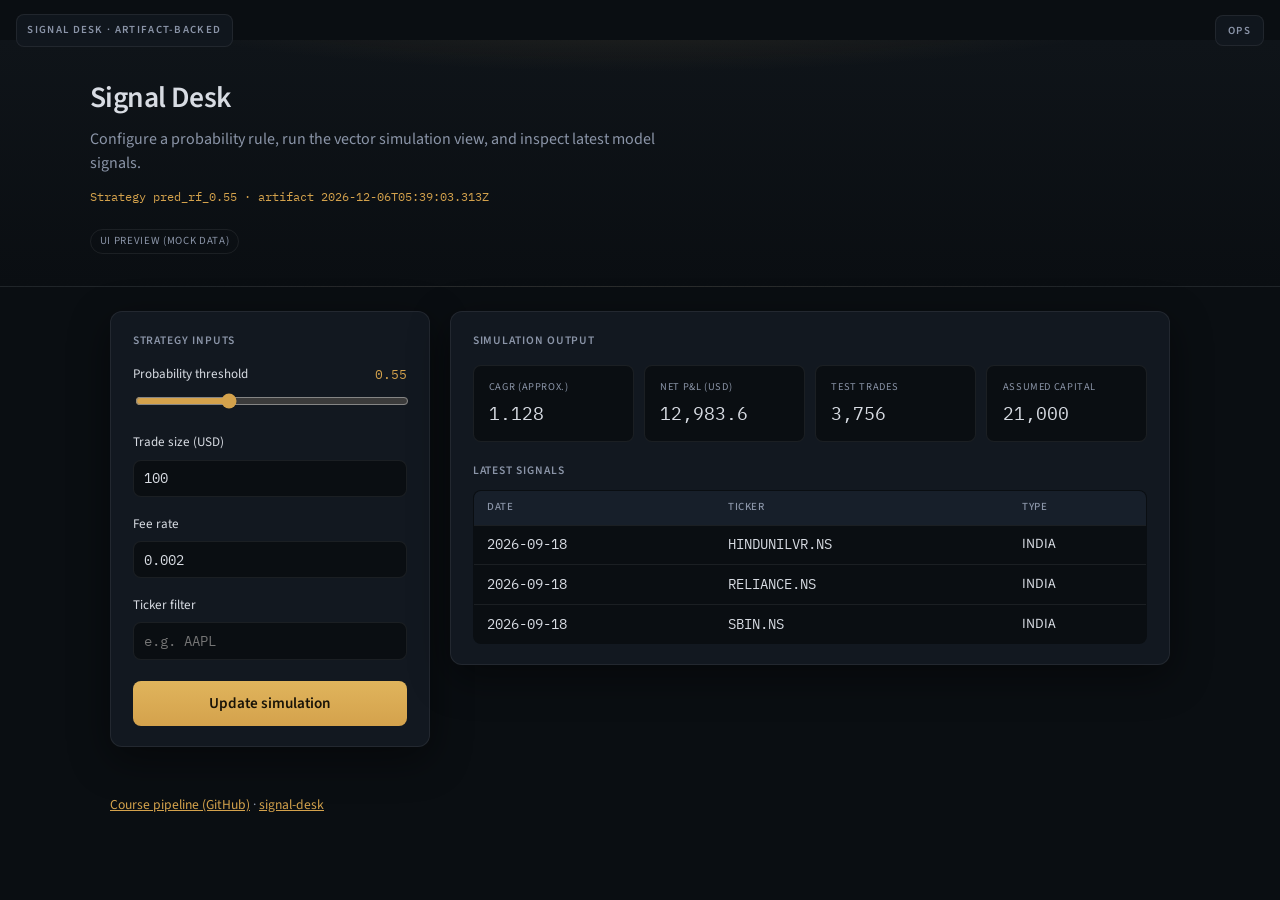
==== static/index.html @ 53895043 "feat: Ops Grafana board, audit middleware, and semantic colors Add GET /ops/board and HoldRisk-style" ====
<!DOCTYPE html>
<html lang="en">
  <head>
    <meta charset="utf-8" />
    <meta name="viewport" content="width=device-width, initial-scale=1" />
    <title>Signal Desk</title>
    <link rel="preconnect" href="https://fonts.googleapis.com" />
    <link rel="preconnect" href="https://fonts.gstatic.com" crossorigin />
    <link
      href="https://fonts.googleapis.com/css2?family=IBM+Plex+Mono:wght@400;500&family=Source+Sans+3:wght@400;600&display=swap"
      rel="stylesheet"
    />
    <link rel="stylesheet" href="/static/app.css" />
  </head>
  <body class="mode-desk">
    <div class="chrome">
      <div class="draft">Signal Desk · artifact-backed</div>
      <button class="ops-corner" id="open-ops" type="button">Ops</button>
    </div>

    <div id="desk-shell">
      <header class="hero">
        <div class="hero-inner">
          <div class="hero-copy">
            <h1>Signal Desk</h1>
            <p class="tagline">
              Configure a probability rule, run the vector simulation view, and inspect latest model signals.
            </p>
            <p class="run-meta" id="run-meta">Loading…</p>
            <span class="badge-preview" id="preview-badge">UI preview</span>
          </div>
        </div>
      </header>

      <div class="layout">
        <aside class="panel controls">
          <h2>Strategy inputs</h2>
          <div class="field">
            <label>
              Probability threshold
              <span class="val" id="threshold-val">0.55</span>
            </label>
            <input id="threshold" type="range" min="0.5" max="0.65" step="0.01" value="0.55" />
          </div>
          <div class="field">
            <label for="notional">Trade size (USD)</label>
            <input id="notional" type="number" min="1" step="1" value="100" />
          </div>
          <div class="field">
            <label for="fee">Fee rate</label>
            <input id="fee" type="number" min="0" step="0.0001" value="0.002" />
          </div>
          <div class="field">
            <label for="ticker-filter">Ticker filter</label>
            <input id="ticker-filter" type="text" placeholder="e.g. AAPL" autocomplete="off" />
          </div>
          <button type="button" class="btn-primary" id="btn-run">Update simulation</button>
        </aside>

        <main class="panel results" id="results">
          <h2>Simulation output</h2>
          <div class="kpis" id="kpis"></div>
          <div class="table-wrap">
            <h2>Latest signals</h2>
            <table>
              <thead>
                <tr>
                  <th>Date</th>
                  <th>Ticker</th>
                  <th>Type</th>
                </tr>
              </thead>
              <tbody id="signals-body"></tbody>
            </table>
          </div>
        </main>
      </div>

      <footer>
        <a href="https://github.com/zakard114/ZoomCamp/tree/main/SMA/Project" target="_blank" rel="noopener"
          >Course pipeline (GitHub)</a
        >
        ·
        <a href="https://github.com/zakard114/signal-desk" target="_blank" rel="noopener">signal-desk</a>
      </footer>
    </div>

    <div class="ops-stage" id="ops-stage" hidden>
      <section class="ops-desk" aria-label="Operations console">
        <div class="ops-head">
          <div class="ops-mark">Signal Desk · Ops</div>
          <div class="tabs" role="tablist">
            <button class="tab on" type="button" data-tab="inspector" role="tab" aria-selected="true">
              Inspector
            </button>
            <button class="tab" type="button" data-tab="log" role="tab" aria-selected="false">Log</button>
            <button class="tab" type="button" data-tab="api" role="tab" aria-selected="false">API</button>
            <button class="tab" type="button" data-tab="grafana" role="tab" aria-selected="false">Grafana</button>
          </div>
          <button class="ghost" id="close-ops" type="button">Desk</button>
        </div>

        <div class="ops-body">
          <div data-panel="inspector">
            <div class="eyebrow">Inspector</div>
            <h2 class="entry-title" id="insp-title">No simulation yet</h2>
            <p class="note">
              Latest artifact-backed simulation for quant ops. Threshold selects the <code>pred_rf_*</code> column;
              KPIs come from frozen vector simulation JSON on this host.
            </p>
            <dl class="kv" id="insp-kv">
              <div><dt>Mode</dt><dd id="insp-mode">—</dd></div>
              <div><dt>Health</dt><dd id="insp-health">—</dd></div>
              <div><dt>Threshold</dt><dd id="insp-threshold">—</dd></div>
              <div><dt>Pred column</dt><dd id="insp-pred">—</dd></div>
              <div><dt>CAGR</dt><dd id="insp-cagr">—</dd></div>
              <div><dt>Test trades</dt><dd id="insp-trades">—</dd></div>
              <div><dt>Net P&amp;L</dt><dd id="insp-pnl">—</dd></div>
              <div><dt>Signals</dt><dd id="insp-signals">—</dd></div>
              <div><dt>Artifact</dt><dd id="insp-artifact">—</dd></div>
              <div><dt>Generated</dt><dd id="insp-generated">—</dd></div>
              <div><dt>Source</dt><dd id="insp-source">—</dd></div>
            </dl>
            <p class="note ops-local">
              Refresh artifact (local E: only, not on Render):
              <code>python ops/export_artifacts.py</code>
            </p>
          </div>

          <div data-panel="log" hidden>
            <div class="eyebrow">Log</div>
            <p class="note">Session log of API calls from this browser (desk + Ops).</p>
            <ul class="log-list" id="log-list"></ul>
          </div>

          <div data-panel="api" hidden>
            <div class="eyebrow">API</div>
            <p class="note">Same-origin FastAPI on this host. <strong>Try</strong> uses the desk threshold. Advanced: <a href="/docs" target="_blank" rel="noopener">OpenAPI /docs</a>.</p>
            <table class="api-table api-try">
              <thead>
                <tr><th>Method</th><th>Path</th><th>Role</th><th></th></tr>
              </thead>
              <tbody>
                <tr>
                  <td class="meth">GET</td><td><code>/health</code></td><td>Liveness</td>
                  <td><button type="button" class="try-api" data-path="/health">Try</button></td>
                </tr>
                <tr>
                  <td class="meth">GET</td><td><code>/v1/meta</code></td><td>Artifact metadata</td>
                  <td><button type="button" class="try-api" data-path="/v1/meta">Try</button></td>
                </tr>
                <tr>
                  <td class="meth">GET</td><td><code>/v1/threshold-grid</code></td><td>Cutoff grid</td>
                  <td><button type="button" class="try-api" data-path="/v1/threshold-grid">Try</button></td>
                </tr>
                <tr>
                  <td class="meth">GET</td><td><code>/v1/simulation?threshold=</code></td><td>Simulation KPIs</td>
                  <td><button type="button" class="try-api" data-path="/v1/simulation" data-threshold="1">Try</button></td>
                </tr>
                <tr>
                  <td class="meth">GET</td><td><code>/v1/signals/latest?threshold=</code></td><td>Latest signals</td>
                  <td><button type="button" class="try-api" data-path="/v1/signals/latest" data-threshold="1">Try</button></td>
                </tr>
                <tr>
                  <td class="meth">GET</td><td><code>/ops/board</code></td><td>Ops Grafana board</td>
                  <td><button type="button" class="try-api" data-path="/ops/board">Try</button></td>
                </tr>
              </tbody>
            </table>
            <pre class="sample" id="api-sample">—</pre>
            <pre class="sample sample-response" id="api-response">Last response appears here.</pre>
          </div>

          <div data-panel="grafana" hidden>
            <div class="eyebrow">Grafana</div>
            <h2 class="entry-title">Request board</h2>
            <p class="note" id="grafana-status">
              Request rate by HTTP status, P95/P99 latency, simulation CAGR trail, and server audit. Green = 2xx. Amber = other. Red = errors. No external Grafana server.
            </p>
            <div class="metrics" id="board-metrics">
              <div class="metric"><span class="m-label">Requests</span><strong id="m-requests">0</strong></div>
              <div class="metric"><span class="m-label">HTTP error rate</span><strong id="m-errors" class="ok">0%</strong></div>
              <div class="metric"><span class="m-label">Average latency</span><strong id="m-latency" class="ok">0 ms</strong></div>
              <div class="metric"><span class="m-label">Simulations</span><strong id="m-count">0</strong></div>
              <div class="metric"><span class="m-label">Errors</span><strong id="m-high" class="ok">0</strong></div>
              <div class="metric"><span class="m-label">Threshold</span><strong id="m-thr">0.55</strong></div>
            </div>
            <div class="chart-card">
              <h3>Request rate by status</h3>
              <svg id="chart-rate" viewBox="0 0 640 180" role="img" aria-label="Requests per second by HTTP status"></svg>
              <div class="legend" id="rate-legend"></div>
            </div>
            <div class="chart-card">
              <h3>Latency P95 and P99</h3>
              <svg id="chart-latency" viewBox="0 0 640 180" role="img" aria-label="P95 and P99 latency"></svg>
              <div class="legend" id="latency-legend"></div>
            </div>
            <div class="chart-card">
              <h3>Simulation CAGR (recent)</h3>
              <svg id="chart-cagr" viewBox="0 0 640 180" role="img" aria-label="CAGR over recent simulations"></svg>
              <div class="legend" id="cagr-legend"></div>
            </div>
            <div class="chart-card">
              <h3>Status mix</h3>
              <svg id="chart-status" viewBox="0 0 640 180" role="img" aria-label="HTTP status counts"></svg>
              <div class="legend" id="status-legend"></div>
            </div>
            <div class="chart-card">
              <h3>Audit log</h3>
              <p class="note" id="audit-filter">Recent requests on this process.</p>
              <div class="audit">
                <table class="api-table board-table audit-table">
                  <thead>
                    <tr>
                      <th>Time</th>
                      <th>Status</th>
                      <th>Method</th>
                      <th>Path</th>
                      <th class="num">ms</th>
                      <th>CAGR</th>
                      <th>Thr</th>
                      <th>#sig</th>
                    </tr>
                  </thead>
                  <tbody id="board-body"></tbody>
                </table>
              </div>
            </div>
          </div>
        </div>
      </section>
    </div>

    <script src="/static/app.js"></script>
  </body>
</html>
---- static/app.css ----
:root {
  --bg: #0a0e12;
  --bg-elevated: #0f1419;
  --surface: #121820;
  --surface-hover: #171f2a;
  --border: rgba(255, 255, 255, 0.07);
  --text: #d8dce3;
  --muted: #8b95a8;
  --accent: #d4a24c;
  --accent-dim: rgba(212, 162, 76, 0.15);
  --loss: #c47a7a;
  --radius: 12px;
  --radius-sm: 8px;
  --font-ui: "Source Sans 3", "Segoe UI", sans-serif;
  --font-mono: "IBM Plex Mono", Consolas, monospace;
  --shadow: 0 12px 40px rgba(0, 0, 0, 0.45);
}

* {
  box-sizing: border-box;
}

body {
  margin: 0;
  min-height: 100vh;
  background: var(--bg);
  color: var(--text);
  font-family: var(--font-ui);
  line-height: 1.5;
}

.hero {
  padding: 2.25rem 1.5rem 2rem;
  background: radial-gradient(ellipse 80% 60% at 50% -20%, var(--accent-dim), transparent 55%),
    linear-gradient(180deg, var(--bg-elevated) 0%, var(--bg) 100%);
  border-bottom: 1px solid var(--border);
}

.hero-inner {
  max-width: 1100px;
  margin: 0 auto;
  display: flex;
  flex-wrap: wrap;
  align-items: flex-start;
  justify-content: space-between;
  gap: 1rem;
}

.hero-copy {
  flex: 1 1 280px;
}

.hero-actions {
  flex: 0 0 auto;
  display: flex;
  gap: 0.5rem;
  align-items: center;
  padding-top: 0.25rem;
}

.btn-ops {
  display: inline-block;
  padding: 0.45rem 0.9rem;
  border-radius: var(--radius-sm);
  border: 1px solid var(--border);
  background: var(--surface);
  color: var(--text);
  font-size: 0.82rem;
  font-weight: 600;
  text-decoration: none;
  transition: border-color 0.15s ease, background 0.15s ease;
}

.btn-ops:hover {
  border-color: rgba(212, 162, 76, 0.45);
  background: var(--surface-hover);
}

.hero h1 {
  font-size: 1.85rem;
  font-weight: 600;
  margin: 0 0 0.4rem;
  letter-spacing: -0.02em;
}

.hero .tagline {
  color: var(--muted);
  font-size: 1rem;
  margin: 0 0 0.75rem;
  max-width: 36rem;
}

.hero .run-meta {
  font-family: var(--font-mono);
  font-size: 0.78rem;
  color: var(--accent);
}

.badge-preview {
  display: inline-block;
  margin-top: 0.65rem;
  padding: 0.2rem 0.55rem;
  font-size: 0.68rem;
  text-transform: uppercase;
  letter-spacing: 0.06em;
  color: var(--muted);
  border: 1px solid var(--border);
  border-radius: 999px;
}

.layout {
  max-width: 1100px;
  margin: 0 auto;
  padding: 1.5rem 1.25rem 3rem;
  display: grid;
  grid-template-columns: minmax(260px, 320px) 1fr;
  gap: 1.25rem;
  align-items: start;
}

@media (max-width: 820px) {
  .layout {
    grid-template-columns: 1fr;
  }
}

.panel {
  background: var(--surface);
  border: 1px solid var(--border);
  border-radius: var(--radius);
  padding: 1.25rem 1.35rem;
  box-shadow: var(--shadow);
}

.panel h2 {
  font-size: 0.72rem;
  font-weight: 600;
  text-transform: uppercase;
  letter-spacing: 0.08em;
  color: var(--muted);
  margin: 0 0 1rem;
}

.field {
  margin-bottom: 1.1rem;
}

.field label {
  display: flex;
  justify-content: space-between;
  font-size: 0.82rem;
  color: var(--text);
  margin-bottom: 0.4rem;
}

.field label span.val {
  font-family: var(--font-mono);
  color: var(--accent);
  font-size: 0.8rem;
}

input[type="range"] {
  width: 100%;
  accent-color: var(--accent);
}

input[type="number"],
input[type="text"] {
  width: 100%;
  padding: 0.55rem 0.65rem;
  border-radius: var(--radius-sm);
  border: 1px solid var(--border);
  background: var(--bg);
  color: var(--text);
  font-family: var(--font-mono);
  font-size: 0.85rem;
}

input[type="number"]:focus,
input[type="text"]:focus {
  outline: 1px solid var(--accent);
  outline-offset: 1px;
}

.btn-primary {
  width: 100%;
  margin-top: 0.25rem;
  padding: 0.7rem 1rem;
  border: none;
  border-radius: var(--radius-sm);
  background: linear-gradient(180deg, #e0b45c 0%, var(--accent) 100%);
  color: #1a1408;
  font-family: var(--font-ui);
  font-size: 0.95rem;
  font-weight: 600;
  cursor: pointer;
  transition: transform 0.12s ease, filter 0.12s ease;
}

.btn-primary:hover:not(:disabled) {
  filter: brightness(1.06);
}

.btn-primary:active:not(:disabled) {
  transform: scale(0.98);
}

.btn-primary:disabled {
  opacity: 0.55;
  cursor: wait;
}

.results.loading {
  opacity: 0.55;
  pointer-events: none;
  transition: opacity 0.2s ease;
}

.kpis {
  display: grid;
  grid-template-columns: repeat(2, 1fr);
  gap: 0.65rem;
  margin-bottom: 1.25rem;
}

@media (min-width: 700px) {
  .kpis {
    grid-template-columns: repeat(4, 1fr);
  }
}

.kpi {
  background: var(--bg);
  border: 1px solid var(--border);
  border-radius: var(--radius-sm);
  padding: 0.85rem 0.95rem;
  transition: border-color 0.2s ease;
}

.kpi.flash {
  border-color: rgba(212, 162, 76, 0.45);
}

.kpi label {
  display: block;
  font-size: 0.65rem;
  text-transform: uppercase;
  letter-spacing: 0.06em;
  color: var(--muted);
  margin-bottom: 0.3rem;
}

.kpi .value {
  font-family: var(--font-mono);
  font-size: 1.15rem;
  font-variant-numeric: tabular-nums;
}

.table-wrap h2 {
  font-size: 0.72rem;
  font-weight: 600;
  text-transform: uppercase;
  letter-spacing: 0.08em;
  color: var(--muted);
  margin: 0 0 0.65rem;
}

table {
  width: 100%;
  border-collapse: collapse;
  font-size: 0.875rem;
  background: var(--bg);
  border: 1px solid var(--border);
  border-radius: var(--radius-sm);
  overflow: hidden;
}

th,
td {
  padding: 0.55rem 0.85rem;
  text-align: left;
  border-bottom: 1px solid var(--border);
}

th {
  color: var(--muted);
  font-weight: 500;
  font-size: 0.68rem;
  text-transform: uppercase;
  letter-spacing: 0.05em;
  background: var(--surface-hover);
}

tbody tr:hover {
  background: var(--surface-hover);
}

td.ticker,
td.num {
  font-family: var(--font-mono);
  font-variant-numeric: tabular-nums;
}

.empty-row td {
  color: var(--muted);
  text-align: center;
  padding: 1.25rem;
}

footer {
  max-width: 1100px;
  margin: 0 auto;
  padding: 0 1.25rem 2rem;
  font-size: 0.85rem;
  color: var(--muted);
}

footer a {
  color: var(--accent);
}

.chrome {
  position: fixed;
  top: 14px;
  left: 16px;
  right: 16px;
  z-index: 20;
  display: flex;
  align-items: center;
  justify-content: space-between;
  pointer-events: none;
}

.draft {
  pointer-events: none;
  font-size: 0.68rem;
  font-weight: 600;
  letter-spacing: 0.12em;
  text-transform: uppercase;
  color: var(--muted);
  background: rgba(18, 24, 32, 0.85);
  border: 1px solid var(--border);
  padding: 0.45rem 0.65rem;
  border-radius: var(--radius-sm);
}

.ops-corner {
  pointer-events: auto;
  font-family: var(--font-ui);
  font-size: 0.68rem;
  font-weight: 600;
  letter-spacing: 0.12em;
  text-transform: uppercase;
  color: var(--muted);
  background: rgba(18, 24, 32, 0.85);
  border: 1px solid var(--border);
  padding: 0.45rem 0.75rem;
  border-radius: var(--radius-sm);
  cursor: pointer;
}

.ops-corner:hover {
  color: var(--accent);
  border-color: rgba(212, 162, 76, 0.35);
}

body.mode-ops .chrome .draft {
  opacity: 0.85;
}

body.mode-ops .ops-corner {
  display: none;
}

#desk-shell {
  padding-top: 2.5rem;
}

#desk-shell[hidden],
.ops-stage[hidden],
[data-panel][hidden] {
  display: none !important;
}

.ops-stage {
  position: fixed;
  inset: 0;
  z-index: 15;
  padding: 3.5rem 1.25rem 1.5rem;
  display: flex;
  justify-content: center;
  align-items: stretch;
  background: rgba(10, 14, 18, 0.92);
  backdrop-filter: blur(6px);
  overflow: auto;
}

.ops-desk {
  --hold: #6dcca4;
  --risk: #e39a94;
  --sea: #7eb8d8;
  --saffron: #e0b45c;
  --warn: #d4a24c;
  width: min(1080px, 100%);
  color: var(--text);
  background: radial-gradient(ellipse 70% 50% at 0% 0%, rgba(126, 184, 216, 0.12), transparent 55%),
    radial-gradient(ellipse 50% 40% at 100% 0%, var(--accent-dim), transparent 52%),
    linear-gradient(168deg, #141c26 0%, var(--surface) 55%, var(--bg) 100%);
  border: 1px solid var(--border);
  box-shadow: var(--shadow);
  border-radius: var(--radius);
  padding: 1.35rem 1.5rem 1.75rem;
  display: flex;
  flex-direction: column;
  min-height: min(720px, calc(100vh - 5rem));
}

.ops-head {
  display: flex;
  flex-wrap: wrap;
  align-items: center;
  gap: 0.65rem 1rem;
  margin-bottom: 1.1rem;
  padding-bottom: 0.85rem;
  border-bottom: 1px solid var(--border);
}

.ops-mark {
  font-weight: 600;
  font-size: 1.05rem;
  margin-right: auto;
  letter-spacing: -0.02em;
}

.tabs {
  display: flex;
  flex-wrap: wrap;
  gap: 0.25rem;
}

.tab {
  font-family: var(--font-ui);
  font-size: 0.72rem;
  font-weight: 600;
  letter-spacing: 0.06em;
  text-transform: uppercase;
  border: 0;
  background: transparent;
  color: var(--muted);
  padding: 0.45rem 0.55rem;
  cursor: pointer;
}

.tab.on {
  color: var(--text);
  box-shadow: inset 0 -2px 0 var(--accent);
}

.ghost {
  font-family: var(--font-ui);
  font-size: 0.72rem;
  font-weight: 600;
  letter-spacing: 0.06em;
  text-transform: uppercase;
  border: 1px solid var(--border);
  background: var(--bg);
  color: var(--text);
  padding: 0.45rem 0.75rem;
  border-radius: var(--radius-sm);
  cursor: pointer;
}

.ghost:hover {
  border-color: rgba(212, 162, 76, 0.4);
}

.ops-body {
  overflow: auto;
  min-height: 0;
  flex: 1;
}

.eyebrow {
  font-size: 0.68rem;
  font-weight: 700;
  letter-spacing: 0.12em;
  text-transform: uppercase;
  color: var(--accent);
  margin-bottom: 0.5rem;
}

.ops-body .entry-title {
  font-size: 1.35rem;
  font-weight: 600;
  margin: 0 0 0.5rem;
}

.ops-body .entry-title.ok {
  color: var(--hold);
}

.ops-body .entry-title.warn {
  color: var(--warn);
}

.ops-body .entry-title.stop {
  color: var(--risk);
}

#insp-mode.live {
  color: var(--hold);
}

#insp-mode.mock {
  color: var(--warn);
}

#insp-health.ok {
  color: var(--hold);
}

#insp-health.bad {
  color: var(--risk);
}

#insp-cagr {
  color: var(--saffron);
}

.ops-body .note {
  color: var(--muted);
  line-height: 1.5;
  margin: 0 0 1rem;
  max-width: 44rem;
  font-size: 0.9rem;
}

.ops-body .note.ops-local code {
  font-family: var(--font-mono);
  font-size: 0.78rem;
}

.kv {
  display: grid;
  grid-template-columns: repeat(2, minmax(0, 1fr));
  gap: 0.35rem 1.25rem;
  margin: 0 0 1.25rem;
}

@media (max-width: 640px) {
  .kv {
    grid-template-columns: 1fr;
  }
}

.kv div {
  display: grid;
  grid-template-columns: 7.5rem 1fr;
  gap: 0.5rem;
  padding: 0.45rem 0;
  border-bottom: 1px solid var(--border);
}

.kv dt {
  margin: 0;
  font-size: 0.65rem;
  font-weight: 600;
  letter-spacing: 0.06em;
  text-transform: uppercase;
  color: var(--muted);
}

.kv dd {
  margin: 0;
  font-size: 0.88rem;
  font-family: var(--font-mono);
  font-variant-numeric: tabular-nums;
  word-break: break-word;
}

.log-list {
  list-style: none;
  margin: 0;
  padding: 0;
}

.log-list li {
  display: grid;
  grid-template-columns: 5rem 2.5rem 1fr 3.5rem;
  gap: 0.5rem;
  padding: 0.55rem 0;
  border-bottom: 1px solid var(--border);
  font-size: 0.82rem;
  font-family: var(--font-mono);
}

.log-list li.err,
.log-list li.status-5xx,
.log-list li.status-4xx {
  color: var(--risk);
}

.log-list li.ok,
.log-list li.status-2xx {
  color: var(--hold);
}

.log-list li.status-3xx {
  color: var(--sea);
}

.log-list li.mock {
  color: var(--warn);
}

.api-table .meth {
  color: var(--sea);
  font-weight: 600;
}

.try-api {
  font-family: var(--font-ui);
  font-size: 0.68rem;
  font-weight: 700;
  letter-spacing: 0.06em;
  text-transform: uppercase;
  border: 1px solid var(--border);
  background: var(--bg);
  color: var(--accent);
  padding: 0.3rem 0.55rem;
  border-radius: 4px;
  cursor: pointer;
}

.try-api:hover {
  border-color: rgba(212, 162, 76, 0.5);
  background: var(--accent-dim);
}

.sample-response {
  margin-top: 0.65rem;
  max-height: 220px;
  overflow: auto;
  color: var(--sea);
}

.log-empty {
  color: var(--muted);
  padding: 0.75rem 0;
  font-family: var(--font-ui);
}

.api-table {
  width: 100%;
  border-collapse: collapse;
  font-size: 0.85rem;
  margin-bottom: 1rem;
}

.api-table th,
.api-table td {
  text-align: left;
  padding: 0.45rem 0.55rem;
  border-bottom: 1px solid var(--border);
  vertical-align: top;
}

.api-table th {
  font-size: 0.65rem;
  letter-spacing: 0.06em;
  text-transform: uppercase;
  color: var(--muted);
}

.api-table code {
  font-family: var(--font-mono);
  font-size: 0.8rem;
}

.sample {
  margin: 0;
  padding: 0.85rem 1rem;
  background: var(--bg);
  border: 1px solid var(--border);
  border-radius: var(--radius-sm);
  color: var(--text);
  font-family: var(--font-mono);
  font-size: 0.78rem;
  line-height: 1.55;
  overflow-x: auto;
}

.ops-body .note a {
  color: var(--accent);
}

.metrics {
  display: grid;
  grid-template-columns: repeat(3, minmax(0, 1fr));
  gap: 0.65rem;
  margin-bottom: 1.25rem;
}

@media (min-width: 720px) {
  .metrics {
    grid-template-columns: repeat(6, minmax(0, 1fr));
  }
}

.metric {
  background: var(--bg);
  border: 1px solid var(--border);
  border-radius: var(--radius-sm);
  padding: 0.55rem 0.65rem;
}

.metric .m-label {
  display: block;
  font-size: 0.62rem;
  text-transform: uppercase;
  letter-spacing: 0.08em;
  color: var(--muted);
  margin-bottom: 0.2rem;
}

.metric strong {
  font-family: var(--font-mono);
  font-size: 1rem;
  font-variant-numeric: tabular-nums;
}

.metric strong.ok {
  color: var(--hold);
}

.metric strong.stop {
  color: var(--risk);
}

.chart-card {
  margin-bottom: 1.1rem;
  padding: 0.75rem 0.85rem;
  background: var(--bg);
  border: 1px solid var(--border);
  border-radius: var(--radius-sm);
}

.chart-card h3 {
  margin: 0 0 0.5rem;
  font-size: 0.72rem;
  text-transform: uppercase;
  letter-spacing: 0.06em;
  color: var(--muted);
}

.chart-card svg {
  width: 100%;
  height: auto;
  display: block;
}

.legend {
  display: flex;
  flex-wrap: wrap;
  gap: 0.65rem 1rem;
  margin-top: 0.45rem;
  font-size: 0.72rem;
  color: var(--muted);
}

.legend .swatch {
  display: inline-block;
  width: 0.65rem;
  height: 0.65rem;
  border-radius: 2px;
  margin-right: 0.35rem;
  vertical-align: middle;
}

.audit-table .status-2xx {
  color: var(--hold);
  font-weight: 600;
}

.audit-table tr.error td {
  color: var(--risk);
}

.audit-table tr.sim td.path {
  color: var(--saffron);
}

.audit-table .num,
.audit-table .p {
  font-family: var(--font-mono);
  font-variant-numeric: tabular-nums;
}
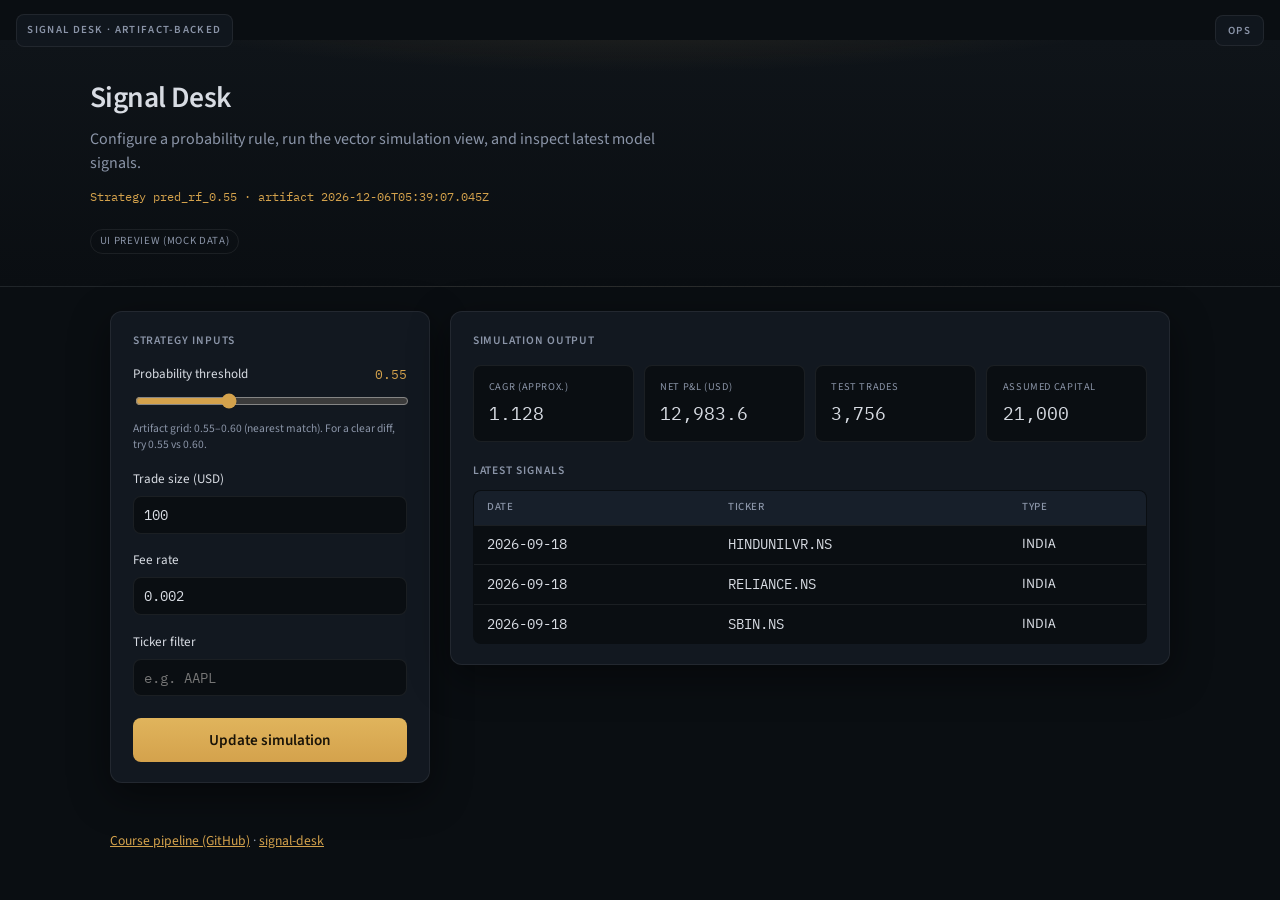
==== commit 86e6d180: "docs: finalize portfolio package (ops, demo, architecture) Add OPS, DEMO_WALKTHROUGH, ARCHITECTURE; " ====
--- a/static/index.html
+++ b/static/index.html
@@ -40,8 +40,9 @@
               Probability threshold
               <span class="val" id="threshold-val">0.55</span>
             </label>
-            <input id="threshold" type="range" min="0.5" max="0.65" step="0.01" value="0.55" />
-          </div>
+          <input id="threshold" type="range" min="0.5" max="0.65" step="0.01" value="0.55" />
+          <p class="field-hint">Artifact grid: 0.55–0.60 (nearest match). For a clear diff, try 0.55 vs 0.60.</p>
+        </div>
           <div class="field">
             <label for="notional">Trade size (USD)</label>
             <input id="notional" type="number" min="1" step="1" value="100" />
--- a/static/app.css
+++ b/static/app.css
@@ -145,6 +145,13 @@
   margin-bottom: 1.1rem;
 }
 
+.field-hint {
+  margin: 0.35rem 0 0;
+  font-size: 0.72rem;
+  color: var(--muted);
+  line-height: 1.35;
+}
+
 .field label {
   display: flex;
   justify-content: space-between;
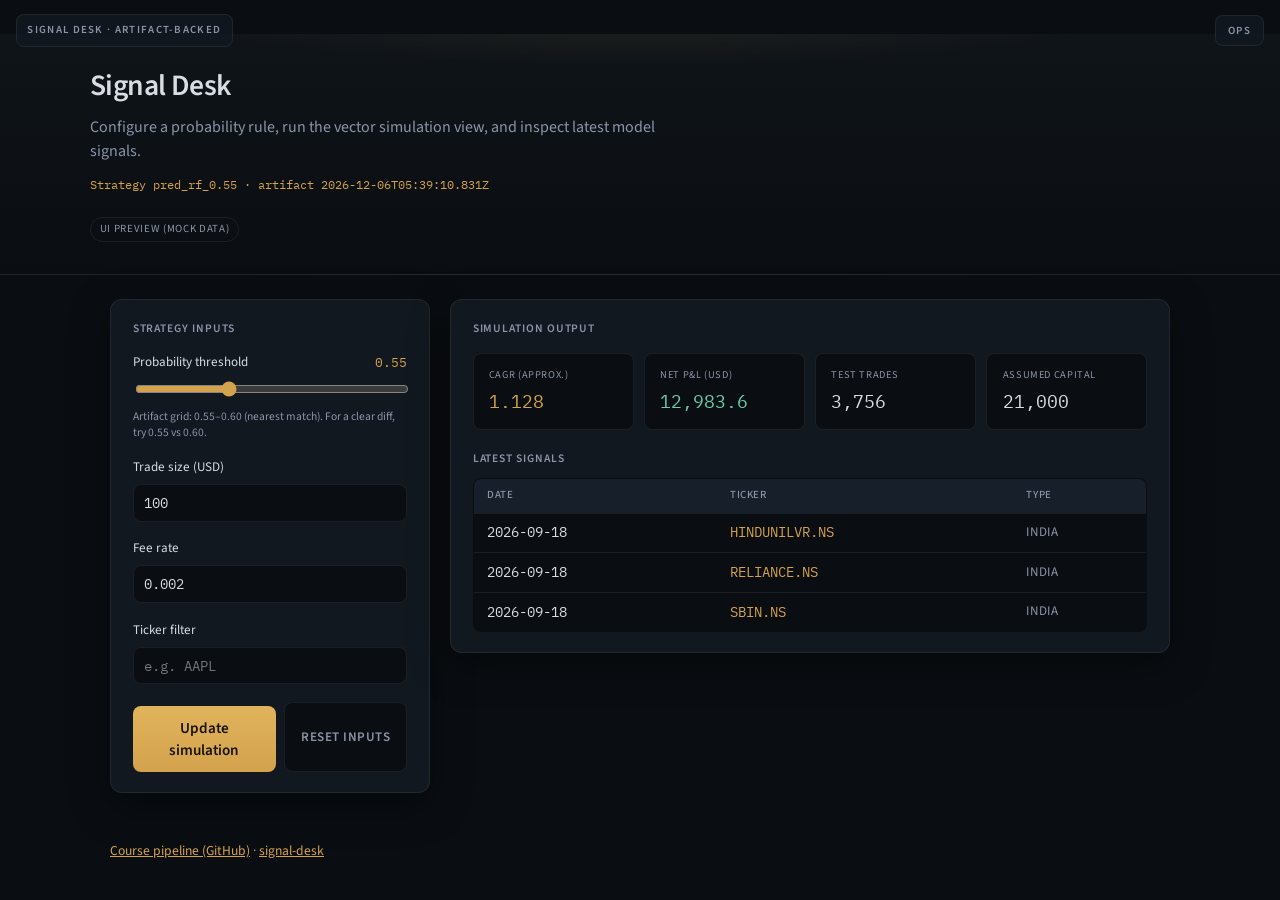
==== commit e36c460f: "feat: desk KPI colors, reset inputs, hero spacing tweak CAGR/P&L semantic colors, ticker accent; Res" ====
--- a/static/index.html
+++ b/static/index.html
@@ -55,7 +55,10 @@
             <label for="ticker-filter">Ticker filter</label>
             <input id="ticker-filter" type="text" placeholder="e.g. AAPL" autocomplete="off" />
           </div>
-          <button type="button" class="btn-primary" id="btn-run">Update simulation</button>
+          <div class="cta-row">
+            <button type="button" class="btn-primary" id="btn-run">Update simulation</button>
+            <button type="button" class="btn-reset" id="btn-reset">Reset inputs</button>
+          </div>
         </aside>
 
         <main class="panel results" id="results">
--- a/static/app.css
+++ b/static/app.css
@@ -9,6 +9,7 @@
   --accent: #d4a24c;
   --accent-dim: rgba(212, 162, 76, 0.15);
   --loss: #c47a7a;
+  --hold: #6dcca4;
   --radius: 12px;
   --radius-sm: 8px;
   --font-ui: "Source Sans 3", "Segoe UI", sans-serif;
@@ -30,7 +31,7 @@
 }
 
 .hero {
-  padding: 2.25rem 1.5rem 2rem;
+  padding: 1.85rem 1.5rem 2rem;
   background: radial-gradient(ellipse 80% 60% at 50% -20%, var(--accent-dim), transparent 55%),
     linear-gradient(180deg, var(--bg-elevated) 0%, var(--bg) 100%);
   border-bottom: 1px solid var(--border);
@@ -261,6 +262,64 @@
   font-family: var(--font-mono);
   font-size: 1.15rem;
   font-variant-numeric: tabular-nums;
+  color: var(--text);
+}
+
+.kpi .value.kpi-cagr {
+  color: var(--accent);
+}
+
+.kpi .value.kpi-pnl-pos {
+  color: var(--hold);
+}
+
+.kpi .value.kpi-pnl-neg {
+  color: var(--loss);
+}
+
+.cta-row {
+  display: flex;
+  flex-wrap: wrap;
+  gap: 0.5rem;
+  align-items: stretch;
+  margin-top: 0.15rem;
+}
+
+.cta-row .btn-primary {
+  flex: 1 1 8rem;
+  width: auto;
+}
+
+.btn-reset {
+  flex: 0 1 auto;
+  padding: 0.7rem 1rem;
+  border: 1px solid var(--border);
+  border-radius: var(--radius-sm);
+  background: var(--bg);
+  color: var(--muted);
+  font-family: var(--font-ui);
+  font-size: 0.82rem;
+  font-weight: 600;
+  letter-spacing: 0.04em;
+  text-transform: uppercase;
+  cursor: pointer;
+  transition: border-color 0.15s ease, color 0.15s ease;
+}
+
+.btn-reset:hover {
+  border-color: rgba(212, 162, 76, 0.4);
+  color: var(--text);
+}
+
+td.ticker {
+  color: var(--accent);
+}
+
+td.signal-type {
+  color: var(--muted);
+  font-size: 0.82rem;
+  letter-spacing: 0.04em;
+  text-transform: uppercase;
 }
 
 .table-wrap h2 {
@@ -380,7 +439,7 @@
 }
 
 #desk-shell {
-  padding-top: 2.5rem;
+  padding-top: 2.15rem;
 }
 
 #desk-shell[hidden],
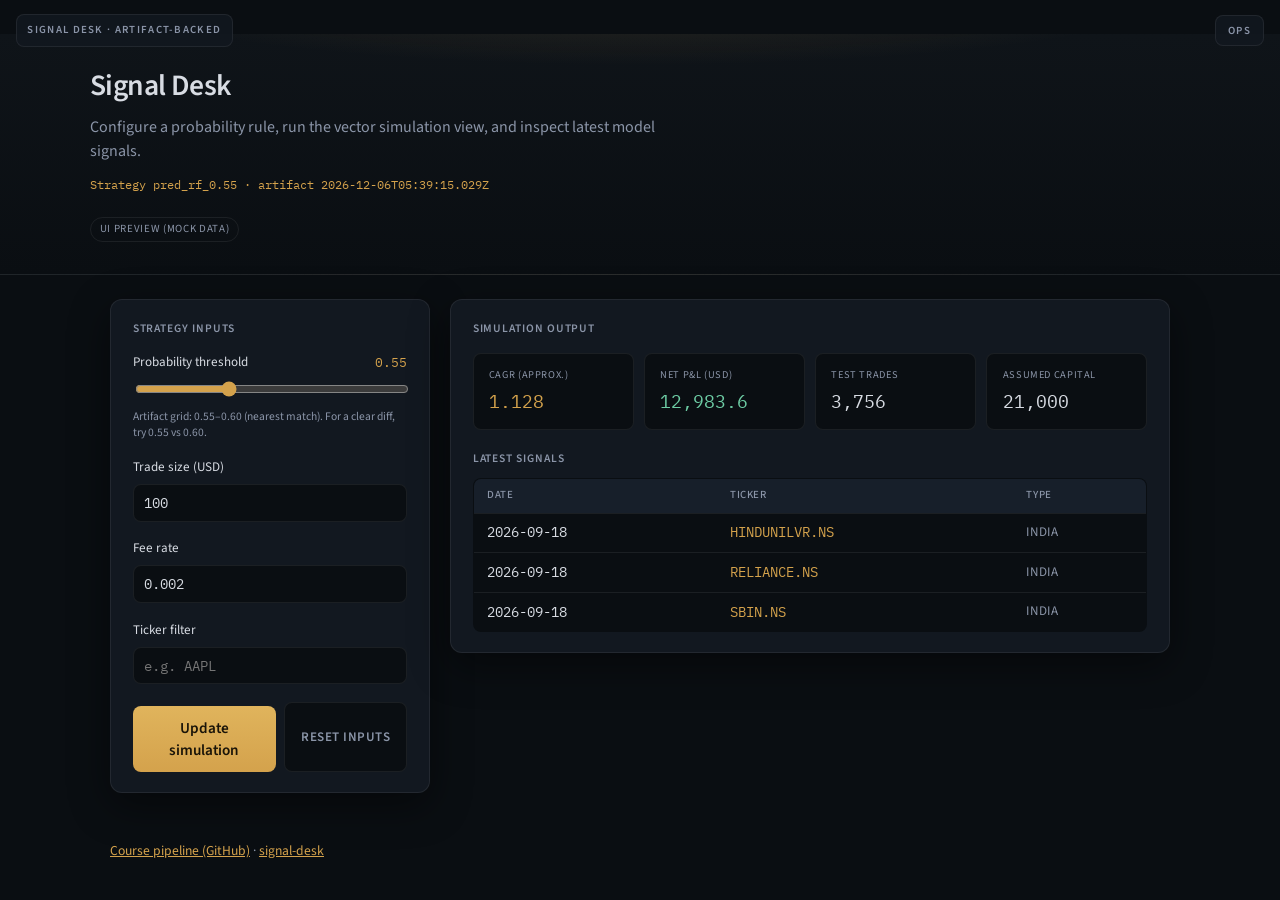
==== commit 22391183: "feat: Grafana area/step charts and harmonious Ops Log colors SVG gradients, step rps, latency histog" ====
--- a/static/index.html
+++ b/static/index.html
@@ -189,22 +189,29 @@
               <div class="metric"><span class="m-label">Errors</span><strong id="m-high" class="ok">0</strong></div>
               <div class="metric"><span class="m-label">Threshold</span><strong id="m-thr">0.55</strong></div>
             </div>
-            <div class="chart-card">
-              <h3>Request rate by status</h3>
-              <svg id="chart-rate" viewBox="0 0 640 180" role="img" aria-label="Requests per second by HTTP status"></svg>
+            <div class="chart-card chart-pro">
+              <h3>Request rate (rps)</h3>
+              <svg id="chart-rate" viewBox="0 0 640 180" role="img" aria-label="Requests per second"></svg>
               <div class="legend" id="rate-legend"></div>
             </div>
-            <div class="chart-card">
-              <h3>Latency P95 and P99</h3>
-              <svg id="chart-latency" viewBox="0 0 640 180" role="img" aria-label="P95 and P99 latency"></svg>
-              <div class="legend" id="latency-legend"></div>
-            </div>
-            <div class="chart-card">
+            <div class="chart-grid-2">
+              <div class="chart-card chart-pro">
+                <h3>Latency P95 / P99</h3>
+                <svg id="chart-latency" viewBox="0 0 640 180" role="img" aria-label="P95 and P99 latency"></svg>
+                <div class="legend" id="latency-legend"></div>
+              </div>
+              <div class="chart-card chart-pro">
+                <h3>Latency distribution</h3>
+                <svg id="chart-latency-hist" viewBox="0 0 640 180" role="img" aria-label="Latency histogram"></svg>
+                <div class="legend" id="lat-hist-legend"></div>
+              </div>
+            </div>
+            <div class="chart-card chart-pro">
               <h3>Simulation CAGR (recent)</h3>
               <svg id="chart-cagr" viewBox="0 0 640 180" role="img" aria-label="CAGR over recent simulations"></svg>
               <div class="legend" id="cagr-legend"></div>
             </div>
-            <div class="chart-card">
+            <div class="chart-card chart-pro">
               <h3>Status mix</h3>
               <svg id="chart-status" viewBox="0 0 640 180" role="img" aria-label="HTTP status counts"></svg>
               <div class="legend" id="status-legend"></div>
--- a/static/app.css
+++ b/static/app.css
@@ -660,23 +660,32 @@
   font-family: var(--font-mono);
 }
 
-.log-list li.err,
-.log-list li.status-5xx,
-.log-list li.status-4xx {
+.log-list li {
+  color: var(--text);
+}
+
+.log-list .log-time,
+.log-list .log-meth {
+  color: var(--muted);
+}
+
+.log-list .log-path {
+  color: var(--text);
+}
+
+.log-list .log-status-ok {
+  color: var(--hold);
+  font-weight: 600;
+}
+
+.log-list .log-status-err {
   color: var(--risk);
-}
-
-.log-list li.ok,
-.log-list li.status-2xx {
-  color: var(--hold);
-}
-
-.log-list li.status-3xx {
-  color: var(--sea);
-}
-
-.log-list li.mock {
-  color: var(--warn);
+  font-weight: 600;
+}
+
+.log-list .log-status-warn {
+  color: var(--muted);
+  font-weight: 500;
 }
 
 .api-table .meth {
@@ -809,6 +818,25 @@
   background: var(--bg);
   border: 1px solid var(--border);
   border-radius: var(--radius-sm);
+}
+
+.chart-card.chart-pro {
+  background: #0a1018;
+  border-color: rgba(255, 255, 255, 0.06);
+  box-shadow: inset 0 1px 0 rgba(255, 255, 255, 0.04);
+}
+
+.chart-grid-2 {
+  display: grid;
+  grid-template-columns: 1fr;
+  gap: 1.1rem;
+  margin-bottom: 0;
+}
+
+@media (min-width: 900px) {
+  .chart-grid-2 {
+    grid-template-columns: 1fr 1fr;
+  }
 }
 
 .chart-card h3 {
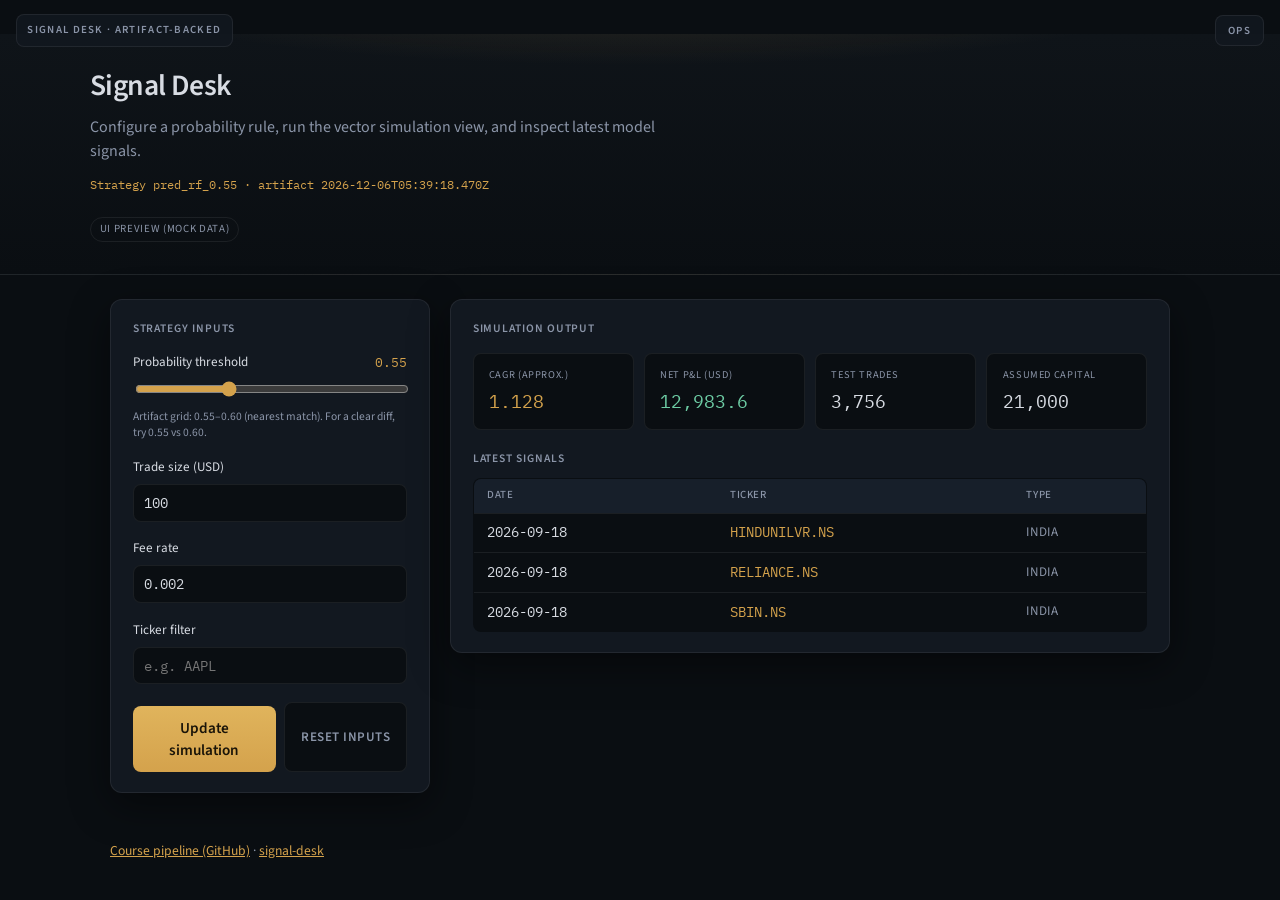
==== commit 18ca0aac: "Ops: neutral Inspector title, P95 line chart, static cache bust." ====
--- a/static/index.html
+++ b/static/index.html
@@ -10,7 +10,7 @@
       href="https://fonts.googleapis.com/css2?family=IBM+Plex+Mono:wght@400;500&family=Source+Sans+3:wght@400;600&display=swap"
       rel="stylesheet"
     />
-    <link rel="stylesheet" href="/static/app.css" />
+    <link rel="stylesheet" href="/static/app.css?v=20261119-ops" />
   </head>
   <body class="mode-desk">
     <div class="chrome">
@@ -179,7 +179,7 @@
             <div class="eyebrow">Grafana</div>
             <h2 class="entry-title">Request board</h2>
             <p class="note" id="grafana-status">
-              Request rate by HTTP status, P95/P99 latency, simulation CAGR trail, and server audit. Green = 2xx. Amber = other. Red = errors. No external Grafana server.
+              Request rate (rps), P95/P99 latency lines (ms), latency histogram, simulation CAGR trail, and server audit. No external Grafana server.
             </p>
             <div class="metrics" id="board-metrics">
               <div class="metric"><span class="m-label">Requests</span><strong id="m-requests">0</strong></div>
@@ -242,6 +242,6 @@
       </section>
     </div>
 
-    <script src="/static/app.js"></script>
+    <script src="/static/app.js?v=20261119-ops"></script>
   </body>
 </html>
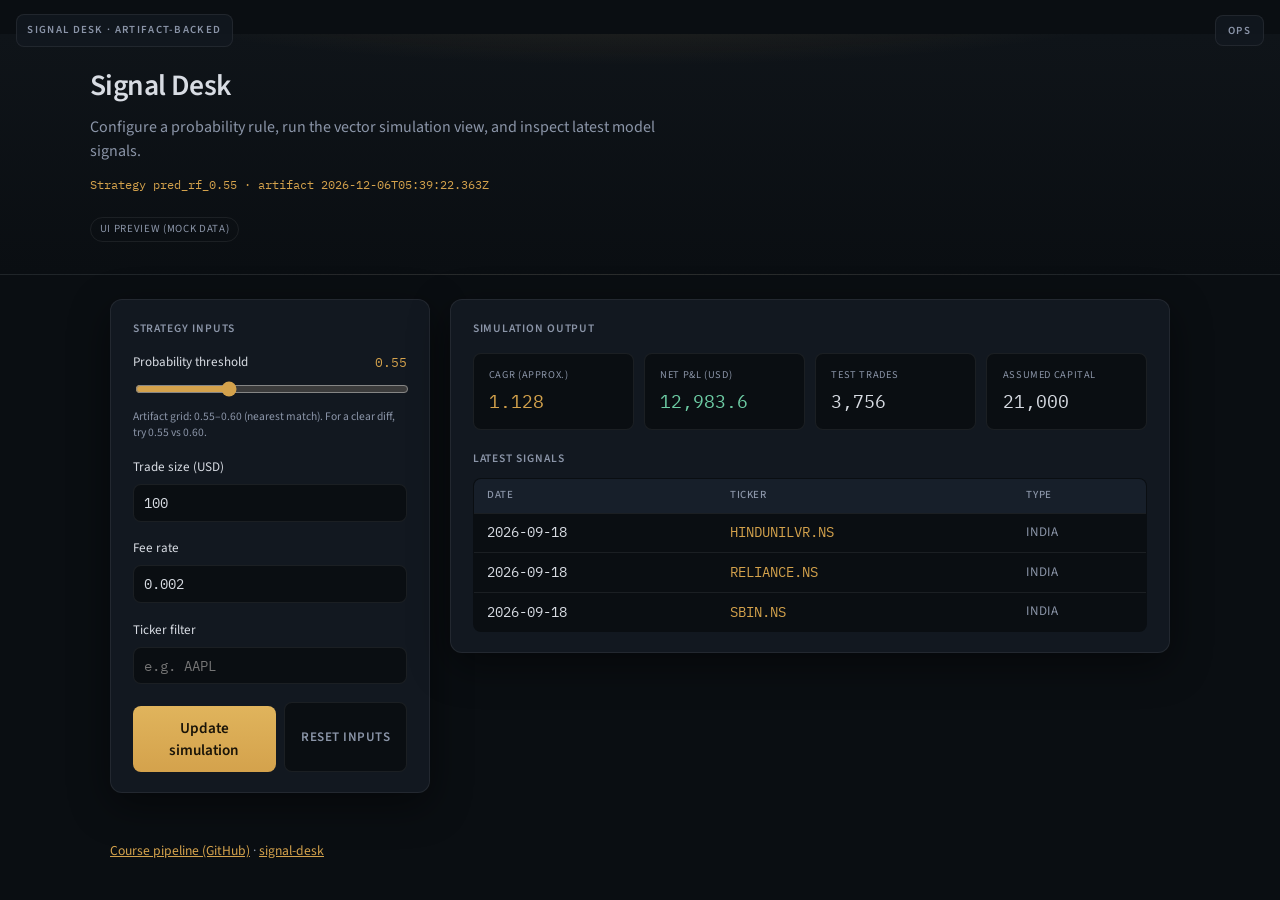
==== commit 0804de70: "Ops: Grafana 3-col board, theme tokens, Log/API titles." ====
--- a/static/index.html
+++ b/static/index.html
@@ -10,7 +10,7 @@
       href="https://fonts.googleapis.com/css2?family=IBM+Plex+Mono:wght@400;500&family=Source+Sans+3:wght@400;600&display=swap"
       rel="stylesheet"
     />
-    <link rel="stylesheet" href="/static/app.css?v=20261119-ops" />
+    <link rel="stylesheet" href="/static/app.css?v=20261119-board3" />
   </head>
   <body class="mode-desk">
     <div class="chrome">
@@ -133,12 +133,14 @@
 
           <div data-panel="log" hidden>
             <div class="eyebrow">Log</div>
+            <h2 class="entry-title">Session log</h2>
             <p class="note">Session log of API calls from this browser (desk + Ops).</p>
             <ul class="log-list" id="log-list"></ul>
           </div>
 
           <div data-panel="api" hidden>
             <div class="eyebrow">API</div>
+            <h2 class="entry-title">HTTP routes</h2>
             <p class="note">Same-origin FastAPI on this host. <strong>Try</strong> uses the desk threshold. Advanced: <a href="/docs" target="_blank" rel="noopener">OpenAPI /docs</a>.</p>
             <table class="api-table api-try">
               <thead>
@@ -179,7 +181,7 @@
             <div class="eyebrow">Grafana</div>
             <h2 class="entry-title">Request board</h2>
             <p class="note" id="grafana-status">
-              Request rate (rps), P95/P99 latency lines (ms), latency histogram, simulation CAGR trail, and server audit. No external Grafana server.
+              Last 15 minutes · in-process audit (saffron / sea / dark). Simulation CAGR is on the Inspector tab.
             </p>
             <div class="metrics" id="board-metrics">
               <div class="metric"><span class="m-label">Requests</span><strong id="m-requests">0</strong></div>
@@ -189,35 +191,37 @@
               <div class="metric"><span class="m-label">Errors</span><strong id="m-high" class="ok">0</strong></div>
               <div class="metric"><span class="m-label">Threshold</span><strong id="m-thr">0.55</strong></div>
             </div>
-            <div class="chart-card chart-pro">
-              <h3>Request rate (rps)</h3>
-              <svg id="chart-rate" viewBox="0 0 640 180" role="img" aria-label="Requests per second"></svg>
-              <div class="legend" id="rate-legend"></div>
-            </div>
-            <div class="chart-grid-2">
-              <div class="chart-card chart-pro">
-                <h3>Latency P95 / P99</h3>
+            <div class="board-grid-3">
+              <div class="chart-card chart-pro chart-panel">
+                <h3>Request rate</h3>
+                <svg id="chart-rate" viewBox="0 0 640 180" role="img" aria-label="Requests per second"></svg>
+                <div class="legend" id="rate-legend"></div>
+              </div>
+              <div class="chart-card chart-pro chart-panel">
+                <h3>Error ratio</h3>
+                <svg id="chart-error" viewBox="0 0 640 180" role="img" aria-label="HTTP error ratio"></svg>
+                <div class="legend" id="error-legend"></div>
+              </div>
+              <div class="chart-card chart-pro chart-panel">
+                <h3>Latency P95</h3>
                 <svg id="chart-latency" viewBox="0 0 640 180" role="img" aria-label="P95 and P99 latency"></svg>
                 <div class="legend" id="latency-legend"></div>
               </div>
-              <div class="chart-card chart-pro">
-                <h3>Latency distribution</h3>
+            </div>
+            <div class="board-grid-mid">
+              <div class="chart-card chart-pro chart-panel">
+                <h3>Duration distribution</h3>
                 <svg id="chart-latency-hist" viewBox="0 0 640 180" role="img" aria-label="Latency histogram"></svg>
                 <div class="legend" id="lat-hist-legend"></div>
               </div>
-            </div>
-            <div class="chart-card chart-pro">
-              <h3>Simulation CAGR (recent)</h3>
-              <svg id="chart-cagr" viewBox="0 0 640 180" role="img" aria-label="CAGR over recent simulations"></svg>
-              <div class="legend" id="cagr-legend"></div>
-            </div>
-            <div class="chart-card chart-pro">
-              <h3>Status mix</h3>
-              <svg id="chart-status" viewBox="0 0 640 180" role="img" aria-label="HTTP status counts"></svg>
-              <div class="legend" id="status-legend"></div>
-            </div>
-            <div class="chart-card">
-              <h3>Audit log</h3>
+              <div class="chart-card chart-pro chart-panel chart-panel-compact">
+                <h3>Status mix</h3>
+                <svg id="chart-status" viewBox="0 0 640 180" role="img" aria-label="HTTP status counts"></svg>
+                <div class="legend" id="status-legend"></div>
+              </div>
+            </div>
+            <div class="chart-card chart-audit">
+              <h3>Request audit</h3>
               <p class="note" id="audit-filter">Recent requests on this process.</p>
               <div class="audit">
                 <table class="api-table board-table audit-table">
@@ -242,6 +246,6 @@
       </section>
     </div>
 
-    <script src="/static/app.js?v=20261119-ops"></script>
+    <script src="/static/app.js?v=20261119-board3"></script>
   </body>
 </html>
--- a/static/app.css
+++ b/static/app.css
@@ -826,17 +826,40 @@
   box-shadow: inset 0 1px 0 rgba(255, 255, 255, 0.04);
 }
 
-.chart-grid-2 {
+.board-grid-3 {
   display: grid;
   grid-template-columns: 1fr;
-  gap: 1.1rem;
+  gap: 0.75rem;
+  margin-bottom: 0.75rem;
+}
+
+.board-grid-mid {
+  display: grid;
+  grid-template-columns: 1fr;
+  gap: 0.75rem;
+  margin-bottom: 0.85rem;
+}
+
+@media (min-width: 960px) {
+  .board-grid-3 {
+    grid-template-columns: repeat(3, minmax(0, 1fr));
+  }
+  .board-grid-mid {
+    grid-template-columns: 1.55fr 1fr;
+    align-items: stretch;
+  }
+}
+
+.chart-panel svg {
+  min-height: 148px;
+}
+
+.chart-audit {
   margin-bottom: 0;
 }
 
-@media (min-width: 900px) {
-  .chart-grid-2 {
-    grid-template-columns: 1fr 1fr;
-  }
+.chart-card.chart-pro.chart-panel {
+  box-shadow: inset 0 1px 0 rgba(126, 184, 216, 0.08), 0 8px 24px rgba(0, 0, 0, 0.35);
 }
 
 .chart-card h3 {
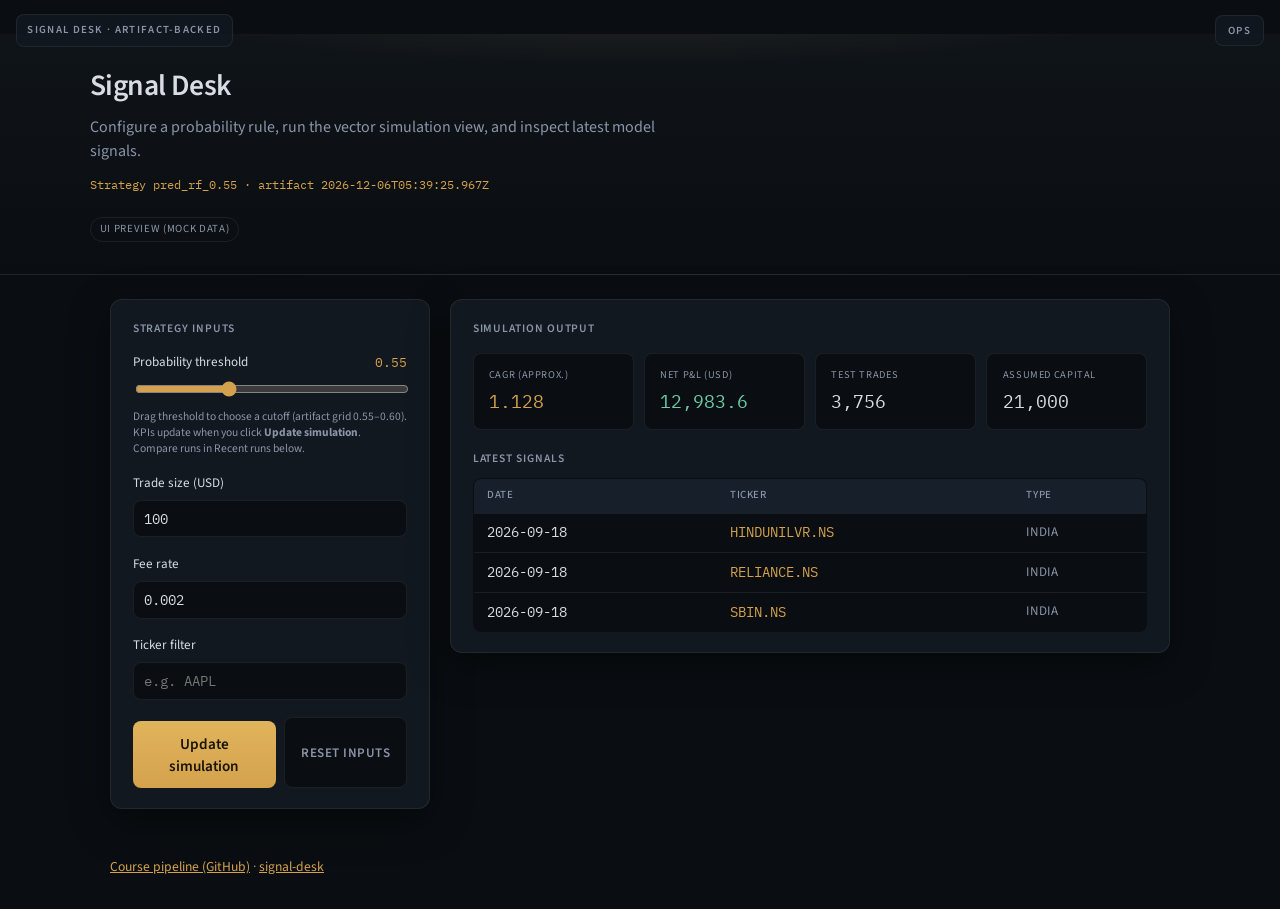
==== commit d9260fce: "Desk: run on button only, recent runs history, API routes eyebrow." ====
--- a/static/index.html
+++ b/static/index.html
@@ -10,7 +10,7 @@
       href="https://fonts.googleapis.com/css2?family=IBM+Plex+Mono:wght@400;500&family=Source+Sans+3:wght@400;600&display=swap"
       rel="stylesheet"
     />
-    <link rel="stylesheet" href="/static/app.css?v=20261119-board3" />
+    <link rel="stylesheet" href="/static/app.css?v=20261119-deskux" />
   </head>
   <body class="mode-desk">
     <div class="chrome">
@@ -41,7 +41,10 @@
               <span class="val" id="threshold-val">0.55</span>
             </label>
           <input id="threshold" type="range" min="0.5" max="0.65" step="0.01" value="0.55" />
-          <p class="field-hint">Artifact grid: 0.55–0.60 (nearest match). For a clear diff, try 0.55 vs 0.60.</p>
+          <p class="field-hint">
+            Drag threshold to choose a cutoff (artifact grid 0.55–0.60). KPIs update when you click
+            <strong>Update simulation</strong>. Compare runs in Recent runs below.
+          </p>
         </div>
           <div class="field">
             <label for="notional">Trade size (USD)</label>
@@ -64,6 +67,10 @@
         <main class="panel results" id="results">
           <h2>Simulation output</h2>
           <div class="kpis" id="kpis"></div>
+          <div class="run-history" id="run-history" hidden>
+            <h3 class="run-history-heading">Recent runs</h3>
+            <ol class="run-history-list" id="run-history-list"></ol>
+          </div>
           <div class="table-wrap">
             <h2>Latest signals</h2>
             <table>
@@ -139,7 +146,7 @@
           </div>
 
           <div data-panel="api" hidden>
-            <div class="eyebrow">API</div>
+            <div class="eyebrow">API routes</div>
             <h2 class="entry-title">HTTP routes</h2>
             <p class="note">Same-origin FastAPI on this host. <strong>Try</strong> uses the desk threshold. Advanced: <a href="/docs" target="_blank" rel="noopener">OpenAPI /docs</a>.</p>
             <table class="api-table api-try">
@@ -246,6 +253,6 @@
       </section>
     </div>
 
-    <script src="/static/app.js?v=20261119-board3"></script>
+    <script src="/static/app.js?v=20261119-deskux"></script>
   </body>
 </html>
--- a/static/app.css
+++ b/static/app.css
@@ -277,6 +277,47 @@
   color: var(--loss);
 }
 
+.run-history {
+  margin-bottom: 1.15rem;
+  padding: 0.75rem 0.85rem;
+  background: var(--bg);
+  border: 1px solid var(--border);
+  border-radius: var(--radius-sm);
+}
+
+.run-history-heading {
+  margin: 0 0 0.5rem;
+  font-size: 0.72rem;
+  font-weight: 600;
+  text-transform: uppercase;
+  letter-spacing: 0.08em;
+  color: var(--muted);
+}
+
+.run-history-list {
+  margin: 0;
+  padding-left: 1.15rem;
+  font-size: 0.82rem;
+  line-height: 1.55;
+  color: var(--text);
+}
+
+.run-history-list li {
+  margin-bottom: 0.35rem;
+}
+
+.run-history-list .run-time {
+  font-family: var(--font-mono);
+  font-size: 0.78rem;
+  color: var(--muted);
+  margin-right: 0.35rem;
+}
+
+.run-history-list strong {
+  color: var(--accent);
+  font-weight: 600;
+}
+
 .cta-row {
   display: flex;
   flex-wrap: wrap;
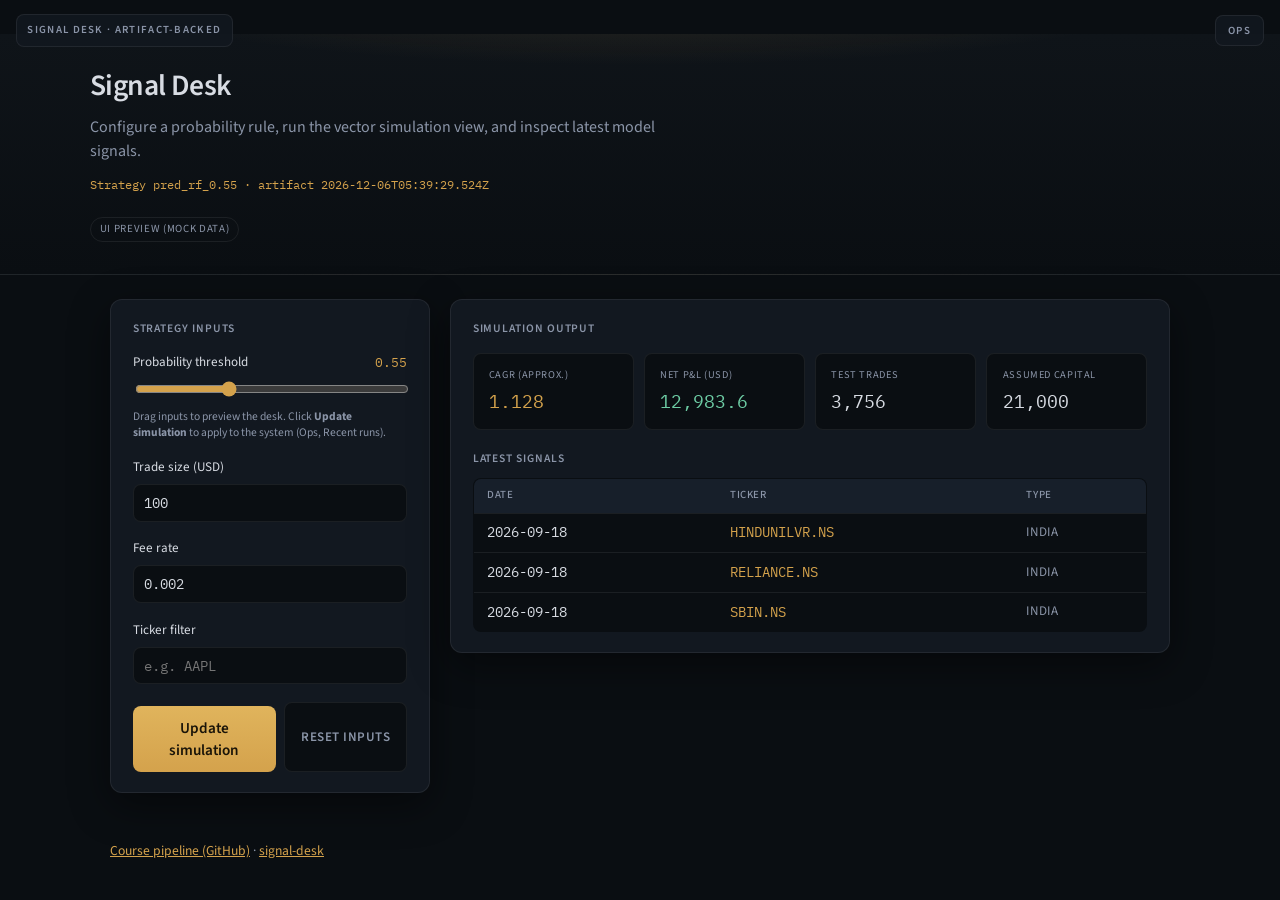
==== commit a4654aab: "Desk preview on drag; Update commits Ops and docs package" ====
--- a/static/index.html
+++ b/static/index.html
@@ -10,7 +10,7 @@
       href="https://fonts.googleapis.com/css2?family=IBM+Plex+Mono:wght@400;500&family=Source+Sans+3:wght@400;600&display=swap"
       rel="stylesheet"
     />
-    <link rel="stylesheet" href="/static/app.css?v=20261119-deskux" />
+    <link rel="stylesheet" href="/static/app.css?v=20261119-commit" />
   </head>
   <body class="mode-desk">
     <div class="chrome">
@@ -42,8 +42,8 @@
             </label>
           <input id="threshold" type="range" min="0.5" max="0.65" step="0.01" value="0.55" />
           <p class="field-hint">
-            Drag threshold to choose a cutoff (artifact grid 0.55–0.60). KPIs update when you click
-            <strong>Update simulation</strong>. Compare runs in Recent runs below.
+            Drag inputs to preview the desk. Click <strong>Update simulation</strong> to apply to the
+            system (Ops, Recent runs).
           </p>
         </div>
           <div class="field">
@@ -62,6 +62,9 @@
             <button type="button" class="btn-primary" id="btn-run">Update simulation</button>
             <button type="button" class="btn-reset" id="btn-reset">Reset inputs</button>
           </div>
+          <p class="desk-pending-hint" id="desk-pending-hint" hidden>
+            Update simulation applies changes.
+          </p>
         </aside>
 
         <main class="panel results" id="results">
@@ -253,6 +256,6 @@
       </section>
     </div>
 
-    <script src="/static/app.js?v=20261119-deskux"></script>
+    <script src="/static/app.js?v=20261119-commit"></script>
   </body>
 </html>
--- a/static/app.css
+++ b/static/app.css
@@ -224,6 +224,13 @@
   transition: opacity 0.2s ease;
 }
 
+.desk-pending-hint {
+  margin: 0.55rem 0 0;
+  font-size: 0.8rem;
+  line-height: 1.35;
+  color: #e85858;
+}
+
 .kpis {
   display: grid;
   grid-template-columns: repeat(2, 1fr);
